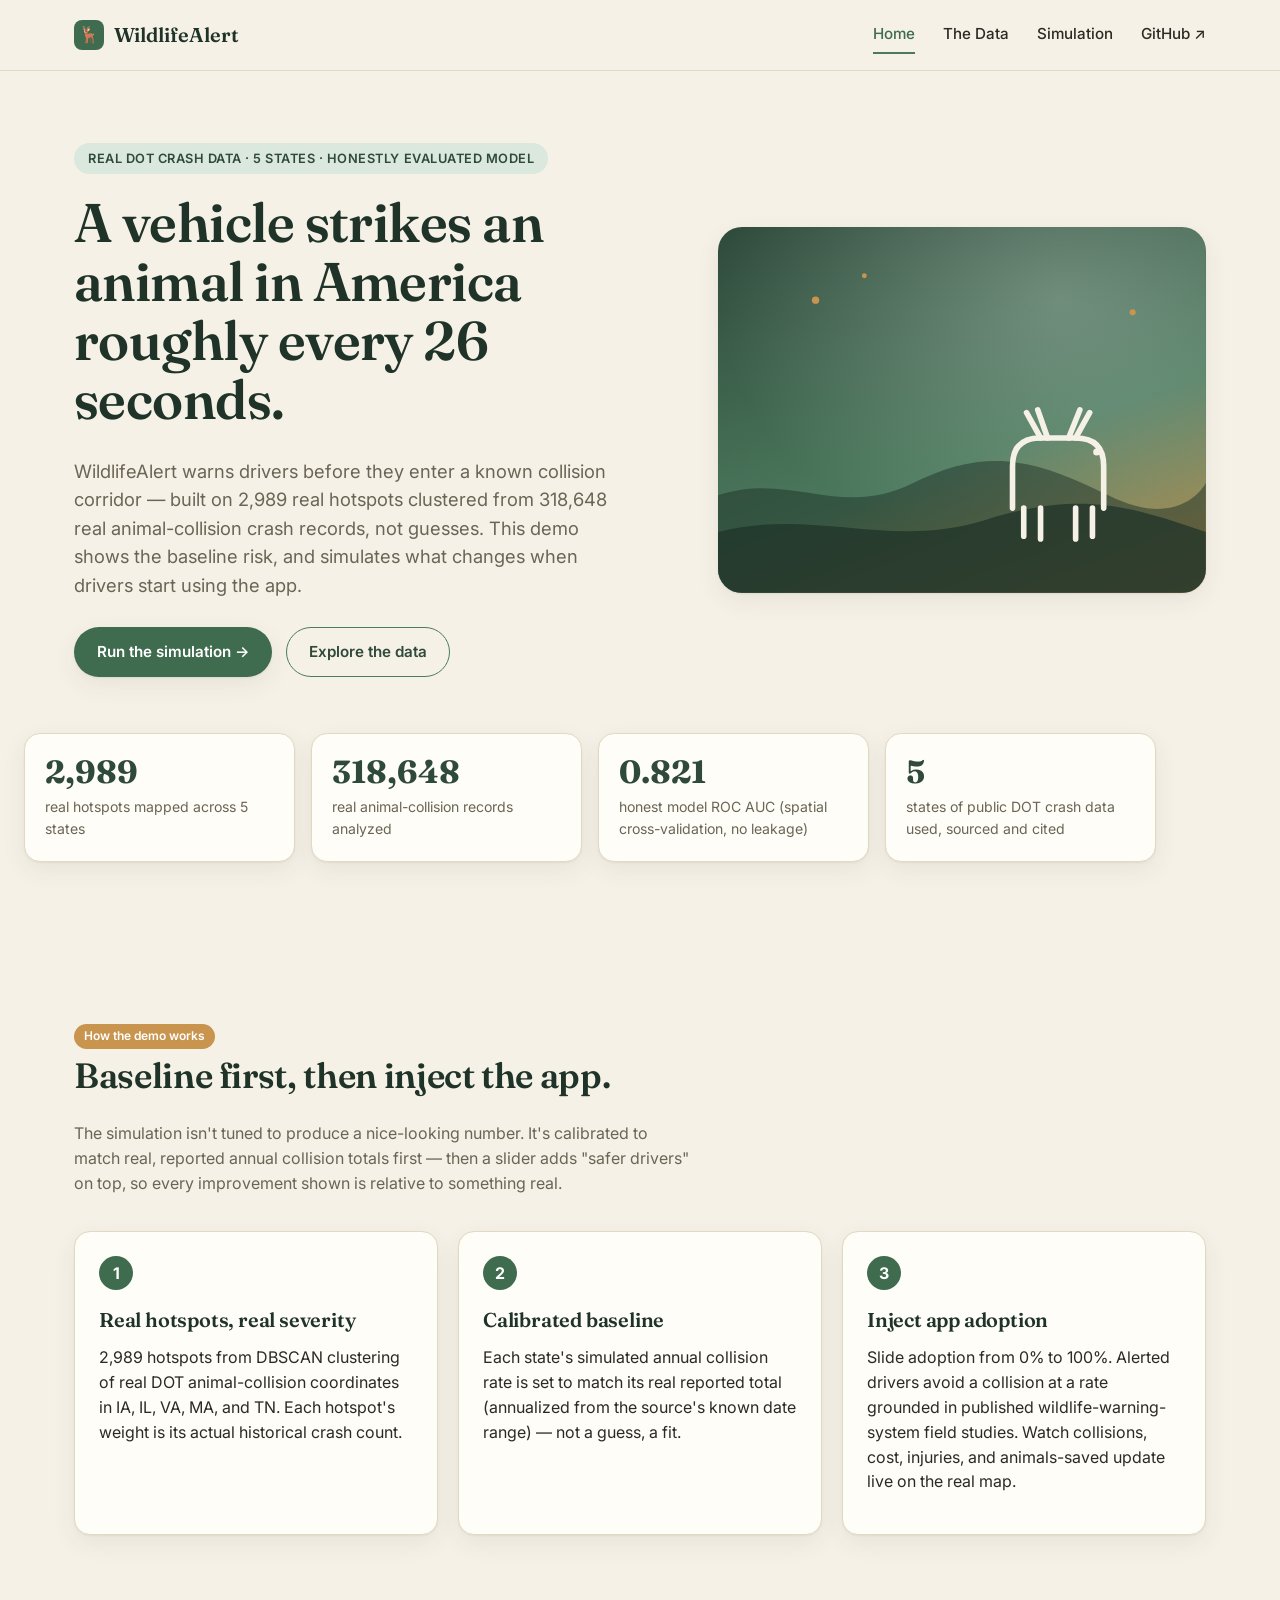
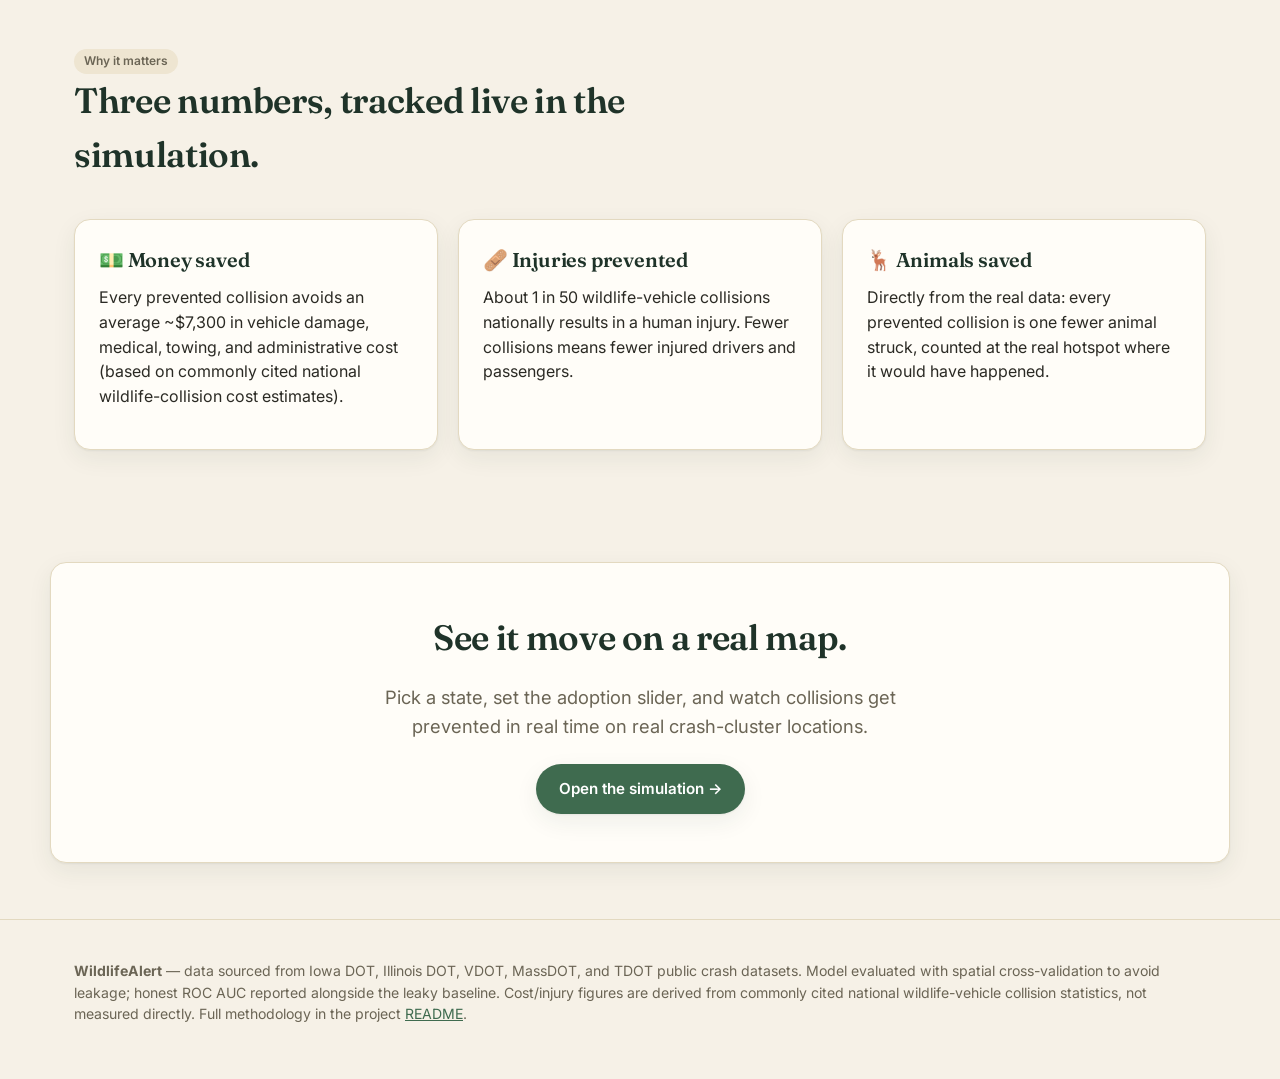
==== web/index.html @ db78076f "Add web demo: landing page, real-data dashboard, and OSM-based collision simulation Static site (no " ====
<!doctype html>
<html lang="en">
<head>
<meta charset="utf-8" />
<meta name="viewport" content="width=device-width, initial-scale=1" />
<title>WildlifeAlert — Real data on wildlife-vehicle collisions</title>
<meta name="description" content="Real crash data from 5 states, an honestly-evaluated ML model, and a live simulation showing what happens when drivers get warned before wildlife collision zones." />
<link rel="icon" href="data:image/svg+xml,<svg xmlns=%22http://www.w3.org/2000/svg%22 viewBox=%220 0 100 100%22><text y=%22.9em%22 font-size=%2290%22>🦌</text></svg>" />
<link rel="preconnect" href="https://fonts.googleapis.com" />
<link href="https://fonts.googleapis.com/css2?family=Fraunces:wght@500;600;700&family=Inter:wght@400;500;600;700&display=swap" rel="stylesheet" />
<link rel="stylesheet" href="css/style.css" />
</head>
<body>

<header class="site-header">
  <nav class="nav">
    <a class="brand" href="index.html"><span class="brand-mark">🦌</span> WildlifeAlert</a>
    <div class="nav-links">
      <a href="index.html">Home</a>
      <a href="data.html">The Data</a>
      <a href="simulate.html">Simulation</a>
      <a href="https://github.com/krishayyy/roadkill" target="_blank" rel="noopener">GitHub ↗</a>
    </div>
  </nav>
</header>

<main>
  <section class="hero">
    <div class="container hero-grid">
      <div>
        <span class="eyebrow">Real DOT crash data · 5 states · honestly evaluated model</span>
        <h1>A vehicle strikes an animal in America roughly every 26 seconds.</h1>
        <p class="hero-lede">WildlifeAlert warns drivers before they enter a known collision corridor — built on 2,989 real hotspots clustered from 318,648 real animal-collision crash records, not guesses. This demo shows the baseline risk, and simulates what changes when drivers start using the app.</p>
        <div class="hero-actions">
          <a class="btn btn-primary" href="simulate.html">Run the simulation →</a>
          <a class="btn btn-outline" href="data.html">Explore the data</a>
        </div>
      </div>
      <div class="hero-art" aria-hidden="true">
        <svg viewBox="0 0 400 300" xmlns="http://www.w3.org/2000/svg">
          <defs>
            <radialGradient id="glow" cx="70%" cy="20%" r="70%">
              <stop offset="0%" stop-color="#ffffff" stop-opacity="0.25" />
              <stop offset="100%" stop-color="#ffffff" stop-opacity="0" />
            </radialGradient>
          </defs>
          <rect width="400" height="300" fill="url(#glow)" />
          <path d="M0 220 C 60 200, 100 240, 160 210 S 260 190, 320 220 S 400 210 400 210 V300 H0 Z" fill="#1f3329" opacity="0.5"/>
          <path d="M0 250 C 80 230, 140 265, 220 240 S 340 230, 400 250 V300 H0 Z" fill="#1f3329" opacity="0.75"/>
          <g transform="translate(230,150) scale(1.15)" fill="none" stroke="#f6f1e7" stroke-width="4" stroke-linecap="round" stroke-linejoin="round">
            <path d="M10 70 L10 40 Q10 20 30 20 L55 20 Q75 20 75 40 L75 70" />
            <path d="M18 70 L18 90 M30 70 L30 92 M55 70 L55 92 M67 70 L67 90" />
            <path d="M30 20 L20 2 M35 20 L28 0 M55 20 L65 2 M50 20 L58 0" />
            <circle cx="70" cy="30" r="2.5" fill="#f6f1e7" stroke="none"/>
          </g>
          <circle cx="80" cy="60" r="3" fill="#c8944e"/>
          <circle cx="120" cy="40" r="2" fill="#c8944e"/>
          <circle cx="340" cy="70" r="2.5" fill="#c8944e"/>
        </svg>
      </div>
    </div>

    <div class="container stat-ribbon" id="stat-ribbon">
      <div class="stat-card"><div class="stat-value" id="stat-hotspots">—</div><div class="stat-label">real hotspots mapped across 5 states</div></div>
      <div class="stat-card"><div class="stat-value" id="stat-records">—</div><div class="stat-label">real animal-collision records analyzed</div></div>
      <div class="stat-card"><div class="stat-value" id="stat-auc">—</div><div class="stat-label">honest model ROC AUC (spatial cross-validation, no leakage)</div></div>
      <div class="stat-card"><div class="stat-value">5</div><div class="stat-label">states of public DOT crash data used, sourced and cited</div></div>
    </div>
  </section>

  <section>
    <div class="container">
      <div class="section-head">
        <span class="pill">How the demo works</span>
        <h2>Baseline first, then inject the app.</h2>
        <p>The simulation isn't tuned to produce a nice-looking number. It's calibrated to match real, reported annual collision totals first — then a slider adds "safer drivers" on top, so every improvement shown is relative to something real.</p>
      </div>
      <div class="grid-3">
        <div class="card">
          <div class="step-num">1</div>
          <h3>Real hotspots, real severity</h3>
          <p>2,989 hotspots from DBSCAN clustering of real DOT animal-collision coordinates in IA, IL, VA, MA, and TN. Each hotspot's weight is its actual historical crash count.</p>
        </div>
        <div class="card">
          <div class="step-num">2</div>
          <h3>Calibrated baseline</h3>
          <p>Each state's simulated annual collision rate is set to match its real reported total (annualized from the source's known date range) — not a guess, a fit.</p>
        </div>
        <div class="card">
          <div class="step-num">3</div>
          <h3>Inject app adoption</h3>
          <p>Slide adoption from 0% to 100%. Alerted drivers avoid a collision at a rate grounded in published wildlife-warning-system field studies. Watch collisions, cost, injuries, and animals-saved update live on the real map.</p>
        </div>
      </div>
    </div>
  </section>

  <section>
    <div class="container">
      <div class="section-head">
        <span class="pill pill-muted">Why it matters</span>
        <h2>Three numbers, tracked live in the simulation.</h2>
      </div>
      <div class="grid-3">
        <div class="card">
          <h3>💵 Money saved</h3>
          <p>Every prevented collision avoids an average ~$7,300 in vehicle damage, medical, towing, and administrative cost (based on commonly cited national wildlife-collision cost estimates).</p>
        </div>
        <div class="card">
          <h3>🩹 Injuries prevented</h3>
          <p>About 1 in 50 wildlife-vehicle collisions nationally results in a human injury. Fewer collisions means fewer injured drivers and passengers.</p>
        </div>
        <div class="card">
          <h3>🦌 Animals saved</h3>
          <p>Directly from the real data: every prevented collision is one fewer animal struck, counted at the real hotspot where it would have happened.</p>
        </div>
      </div>
    </div>
  </section>

  <section>
    <div class="container card" style="text-align:center; padding:48px 24px;">
      <h2>See it move on a real map.</h2>
      <p class="hero-lede" style="margin:0 auto 24px;">Pick a state, set the adoption slider, and watch collisions get prevented in real time on real crash-cluster locations.</p>
      <a class="btn btn-primary" href="simulate.html">Open the simulation →</a>
    </div>
  </section>
</main>

<footer class="site-footer">
  <div class="container">
    <p><strong>WildlifeAlert</strong> — data sourced from Iowa DOT, Illinois DOT, VDOT, MassDOT, and TDOT public crash datasets. Model evaluated with spatial cross-validation to avoid leakage; honest ROC AUC reported alongside the leaky baseline. Cost/injury figures are derived from commonly cited national wildlife-vehicle collision statistics, not measured directly. Full methodology in the project <a href="https://github.com/krishayyy/roadkill" target="_blank" rel="noopener">README</a>.</p>
  </div>
</footer>

<script src="js/common.js"></script>
<script>
fetch("data/sim_config.json").then(r => r.json()).then(cfg => {
  document.getElementById("stat-hotspots").textContent = "2,989";
  document.getElementById("stat-records").textContent = fmtInt(cfg.all.total_animal_collisions);
});
fetch("data/model_metrics.json").then(r => r.json()).then(m => {
  document.getElementById("stat-auc").textContent = m.headline.honest_roc_auc.toFixed(3);
});
</script>
</body>
</html>
---- web/css/style.css ----
:root {
  --bg: #f6f1e7;
  --bg-alt: #eee5d1;
  --card: #fffdf8;
  --card-border: #e3d9c0;
  --ink: #2b2a24;
  --ink-muted: #6b6555;
  --green-950: #1f3329;
  --green-800: #2f4a3b;
  --green-600: #3f6b4f;
  --green-500: #4c7a5e;
  --green-300: #8fb59a;
  --green-100: #dbe8dd;
  --terracotta: #b1553d;
  --gold: #c8944e;
  --shadow: 0 1px 2px rgba(31, 51, 41, 0.06), 0 8px 24px rgba(31, 51, 41, 0.07);
  --radius: 16px;
  --font-display: "Fraunces", Georgia, serif;
  --font-body: "Inter", -apple-system, BlinkMacSystemFont, "Segoe UI", sans-serif;
}

* { box-sizing: border-box; }
html { scroll-behavior: smooth; }

body {
  margin: 0;
  background: var(--bg);
  color: var(--ink);
  font-family: var(--font-body);
  line-height: 1.55;
  -webkit-font-smoothing: antialiased;
}

img, svg { display: block; max-width: 100%; }

h1, h2, h3, h4 {
  font-family: var(--font-display);
  color: var(--green-950);
  margin: 0 0 0.5em;
  font-weight: 600;
  letter-spacing: -0.01em;
}

h1 { font-size: clamp(2.2rem, 4.5vw, 3.4rem); line-height: 1.08; }
h2 { font-size: clamp(1.6rem, 3vw, 2.2rem); }
h3 { font-size: 1.25rem; }

p { margin: 0 0 1em; }
a { color: var(--green-600); }

.container {
  max-width: 1180px;
  margin: 0 auto;
  padding: 0 24px;
}

/* ---- Nav ---- */
.site-header {
  position: sticky;
  top: 0;
  z-index: 50;
  background: rgba(246, 241, 231, 0.9);
  backdrop-filter: blur(8px);
  border-bottom: 1px solid var(--card-border);
}
.nav {
  display: flex;
  align-items: center;
  justify-content: space-between;
  padding: 16px 24px;
  max-width: 1180px;
  margin: 0 auto;
}
.brand {
  display: flex;
  align-items: center;
  gap: 10px;
  font-family: var(--font-display);
  font-weight: 600;
  font-size: 1.25rem;
  color: var(--green-950);
  text-decoration: none;
}
.brand-mark {
  width: 30px; height: 30px;
  border-radius: 8px;
  background: var(--green-600);
  display: flex; align-items: center; justify-content: center;
  color: #fff; font-size: 16px;
}
.nav-links { display: flex; gap: 28px; align-items: center; }
.nav-links a {
  color: var(--ink);
  text-decoration: none;
  font-weight: 500;
  font-size: 0.95rem;
  padding: 6px 0;
  border-bottom: 2px solid transparent;
}
.nav-links a:hover, .nav-links a.active { color: var(--green-700, var(--green-600)); border-color: var(--green-500); }

/* ---- Buttons ---- */
.btn {
  display: inline-flex;
  align-items: center;
  gap: 8px;
  padding: 12px 22px;
  border-radius: 999px;
  font-weight: 600;
  font-size: 0.95rem;
  text-decoration: none;
  border: 1px solid transparent;
  cursor: pointer;
  transition: transform 0.15s ease, box-shadow 0.15s ease, background 0.15s ease;
}
.btn:hover { transform: translateY(-1px); }
.btn-primary { background: var(--green-600); color: #fff; box-shadow: var(--shadow); }
.btn-primary:hover { background: var(--green-800); }
.btn-outline { background: transparent; color: var(--green-800); border-color: var(--green-500); }
.btn-outline:hover { background: var(--green-100); }

/* ---- Hero ---- */
.hero {
  padding: 72px 0 48px;
  position: relative;
  overflow: hidden;
}
.hero-grid {
  display: grid;
  grid-template-columns: 1.1fr 0.9fr;
  gap: 48px;
  align-items: center;
}
.eyebrow {
  display: inline-flex;
  align-items: center;
  gap: 8px;
  background: var(--green-100);
  color: var(--green-800);
  font-weight: 600;
  font-size: 0.8rem;
  letter-spacing: 0.04em;
  text-transform: uppercase;
  padding: 6px 14px;
  border-radius: 999px;
  margin-bottom: 20px;
}
.hero-actions { display: flex; gap: 14px; margin-top: 28px; flex-wrap: wrap; }
.hero-lede { font-size: 1.15rem; color: var(--ink-muted); max-width: 46ch; }

.hero-art {
  aspect-ratio: 4 / 3;
  border-radius: 24px;
  background: linear-gradient(160deg, var(--green-800), var(--green-500) 60%, var(--gold));
  position: relative;
  box-shadow: var(--shadow);
  overflow: hidden;
}
.hero-art svg { position: absolute; inset: 0; width: 100%; height: 100%; }

/* ---- Stat ribbon ---- */
.stat-ribbon {
  display: grid;
  grid-template-columns: repeat(4, 1fr);
  gap: 16px;
  margin: 56px 0;
}
.stat-card {
  background: var(--card);
  border: 1px solid var(--card-border);
  border-radius: var(--radius);
  padding: 22px 20px;
  box-shadow: var(--shadow);
}
.stat-value {
  font-family: var(--font-display);
  font-size: 2rem;
  color: var(--green-800);
  font-weight: 700;
  line-height: 1;
}
.stat-label {
  margin-top: 8px;
  font-size: 0.88rem;
  color: var(--ink-muted);
}

/* ---- Sections ---- */
section { padding: 56px 0; }
.section-head { max-width: 62ch; margin-bottom: 36px; }
.section-head p { color: var(--ink-muted); }

.card {
  background: var(--card);
  border: 1px solid var(--card-border);
  border-radius: var(--radius);
  box-shadow: var(--shadow);
  padding: 24px;
}

.grid-3 { display: grid; grid-template-columns: repeat(3, 1fr); gap: 20px; }
.grid-2 { display: grid; grid-template-columns: repeat(2, 1fr); gap: 20px; }

.step-num {
  width: 34px; height: 34px;
  border-radius: 50%;
  background: var(--green-600);
  color: #fff;
  display: flex; align-items: center; justify-content: center;
  font-weight: 700;
  margin-bottom: 14px;
}

.pill {
  display: inline-block;
  font-size: 0.75rem;
  font-weight: 600;
  padding: 3px 10px;
  border-radius: 999px;
  background: var(--gold);
  color: #fff;
}
.pill-muted { background: var(--bg-alt); color: var(--ink-muted); }

table { width: 100%; border-collapse: collapse; font-size: 0.92rem; }
th, td { text-align: left; padding: 10px 12px; border-bottom: 1px solid var(--card-border); }
th { color: var(--ink-muted); font-weight: 600; font-size: 0.8rem; text-transform: uppercase; letter-spacing: 0.03em; }

.note {
  font-size: 0.85rem;
  color: var(--ink-muted);
  border-top: 1px dashed var(--card-border);
  margin-top: 16px;
  padding-top: 12px;
}

/* ---- Footer ---- */
.site-footer {
  border-top: 1px solid var(--card-border);
  padding: 40px 0;
  color: var(--ink-muted);
  font-size: 0.88rem;
}
.site-footer a { color: var(--green-700, var(--green-600)); }

/* ---- Simulation page ---- */
.sim-layout {
  display: grid;
  grid-template-columns: 1fr 360px;
  gap: 20px;
  align-items: start;
}
#map {
  height: 560px;
  border-radius: var(--radius);
  border: 1px solid var(--card-border);
  box-shadow: var(--shadow);
}
.tabs {
  display: flex;
  gap: 6px;
  flex-wrap: wrap;
  margin-bottom: 16px;
}
.tab-btn {
  padding: 8px 16px;
  border-radius: 999px;
  border: 1px solid var(--card-border);
  background: var(--card);
  color: var(--ink);
  font-weight: 600;
  font-size: 0.88rem;
  cursor: pointer;
}
.tab-btn.active { background: var(--green-600); color: #fff; border-color: var(--green-600); }

.control-card { position: sticky; top: 90px; }
.slider-row { margin: 18px 0; }
.slider-row label { display: flex; justify-content: space-between; font-weight: 600; font-size: 0.9rem; margin-bottom: 8px; }
input[type="range"] { width: 100%; accent-color: var(--green-600); }

.kpi-grid { display: grid; grid-template-columns: 1fr 1fr; gap: 12px; margin-top: 18px; }
.kpi {
  background: var(--bg-alt);
  border-radius: 12px;
  padding: 14px;
}
.kpi-value { font-family: var(--font-display); font-size: 1.5rem; font-weight: 700; color: var(--green-800); }
.kpi-label { font-size: 0.78rem; color: var(--ink-muted); margin-top: 2px; }

.sim-run-controls { display: flex; gap: 10px; margin-top: 18px; }

.legend-dot { width: 10px; height: 10px; border-radius: 50%; display: inline-block; margin-right: 6px; }

.chart-card { margin-top: 20px; }
canvas { max-width: 100%; }

@media (max-width: 900px) {
  .hero-grid, .grid-3, .grid-2, .stat-ribbon, .sim-layout { grid-template-columns: 1fr; }
  .sim-layout .control-card { position: static; }
}
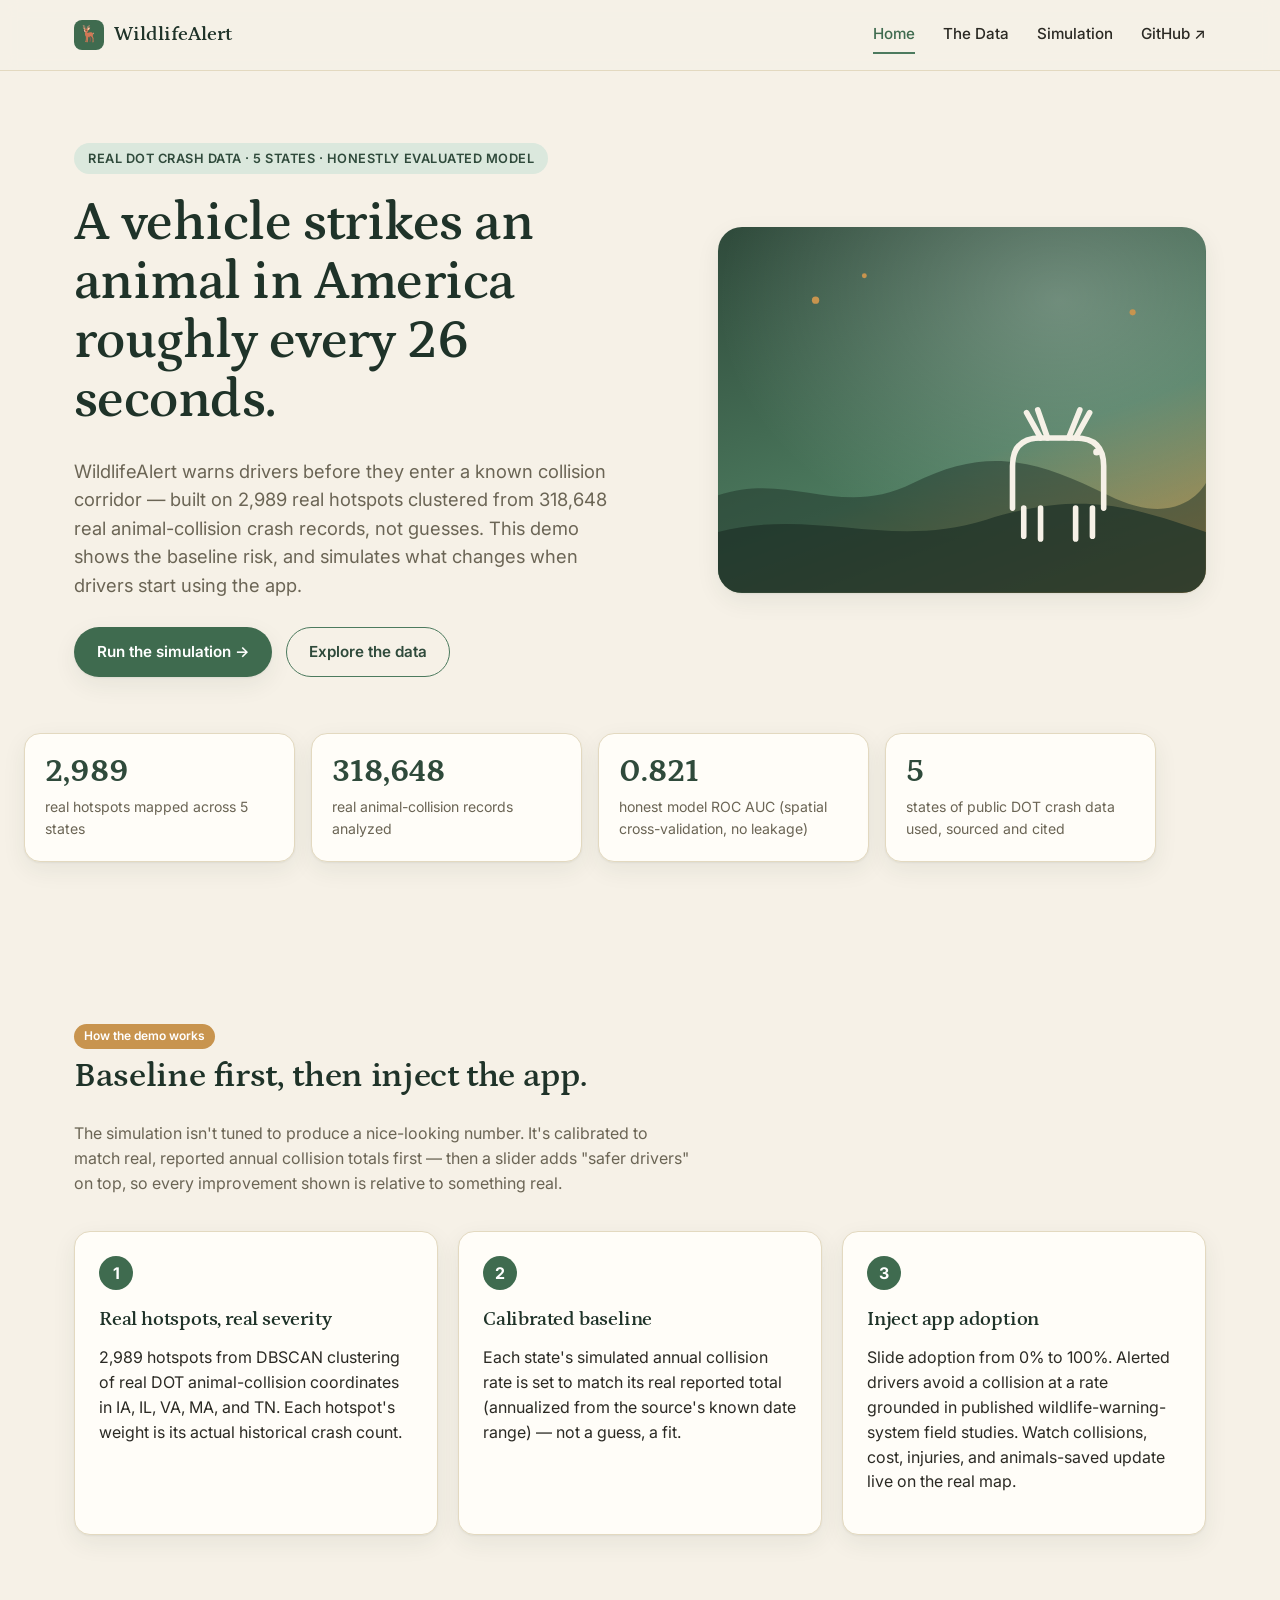
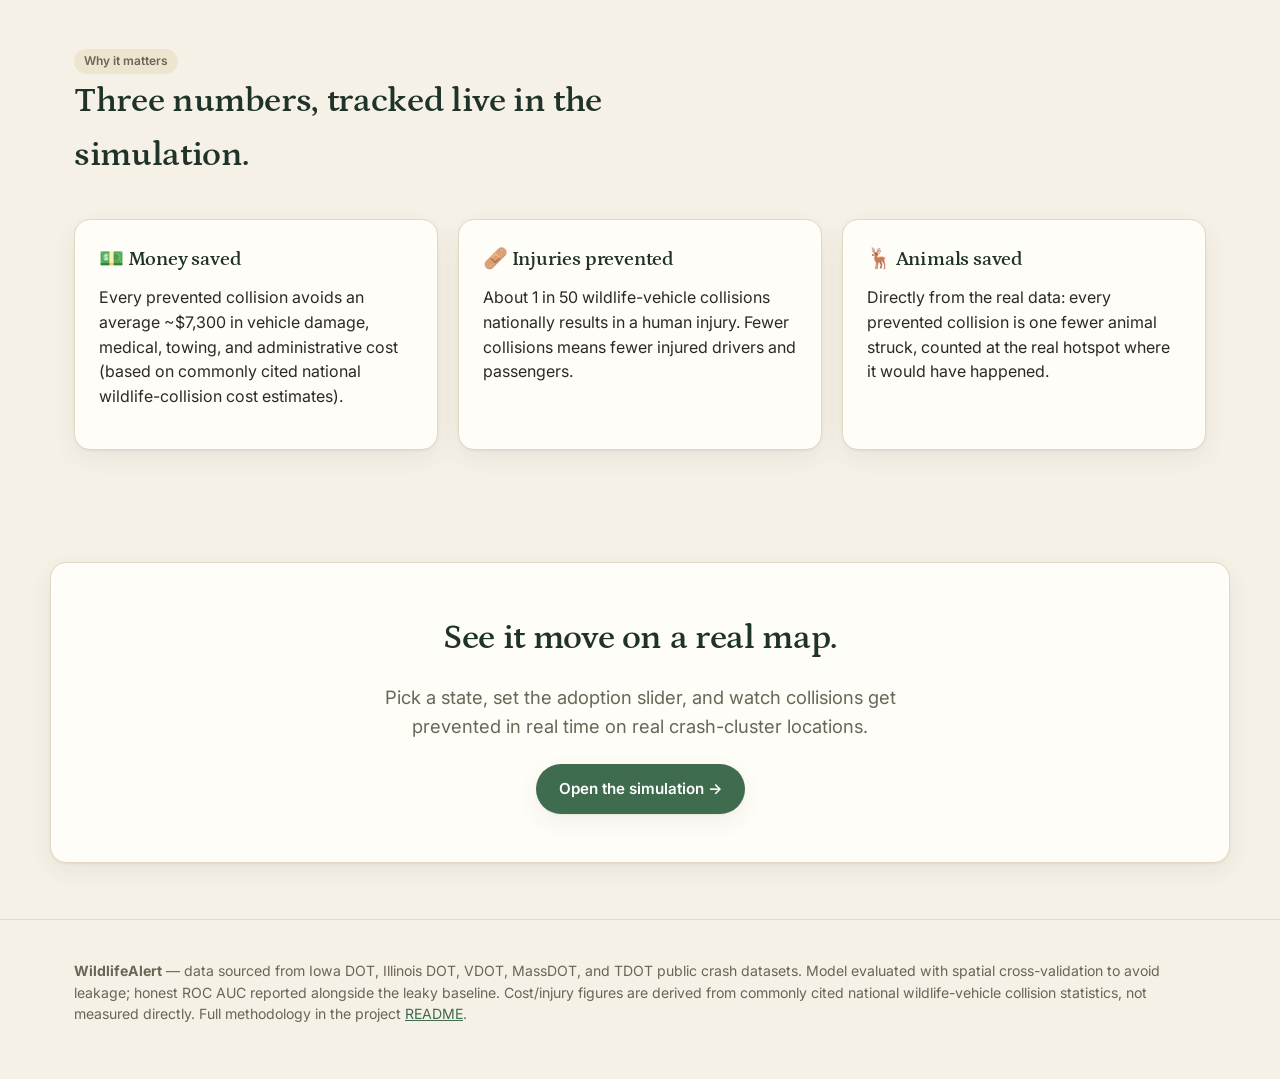
==== commit 2816735c: "Swap display font from Fraunces to Petrona Fraunces is flagged as an overused AI-generated-UI font; " ====
--- a/web/index.html
+++ b/web/index.html
@@ -7,7 +7,7 @@
 <meta name="description" content="Real crash data from 5 states, an honestly-evaluated ML model, and a live simulation showing what happens when drivers get warned before wildlife collision zones." />
 <link rel="icon" href="data:image/svg+xml,<svg xmlns=%22http://www.w3.org/2000/svg%22 viewBox=%220 0 100 100%22><text y=%22.9em%22 font-size=%2290%22>🦌</text></svg>" />
 <link rel="preconnect" href="https://fonts.googleapis.com" />
-<link href="https://fonts.googleapis.com/css2?family=Fraunces:wght@500;600;700&family=Inter:wght@400;500;600;700&display=swap" rel="stylesheet" />
+<link href="https://fonts.googleapis.com/css2?family=Petrona:wght@500;600;700&family=Inter:wght@400;500;600;700&display=swap" rel="stylesheet" />
 <link rel="stylesheet" href="css/style.css" />
 </head>
 <body>
--- a/web/css/style.css
+++ b/web/css/style.css
@@ -15,7 +15,7 @@
   --gold: #c8944e;
   --shadow: 0 1px 2px rgba(31, 51, 41, 0.06), 0 8px 24px rgba(31, 51, 41, 0.07);
   --radius: 16px;
-  --font-display: "Fraunces", Georgia, serif;
+  --font-display: "Petrona", Georgia, serif;
   --font-body: "Inter", -apple-system, BlinkMacSystemFont, "Segoe UI", sans-serif;
 }
 
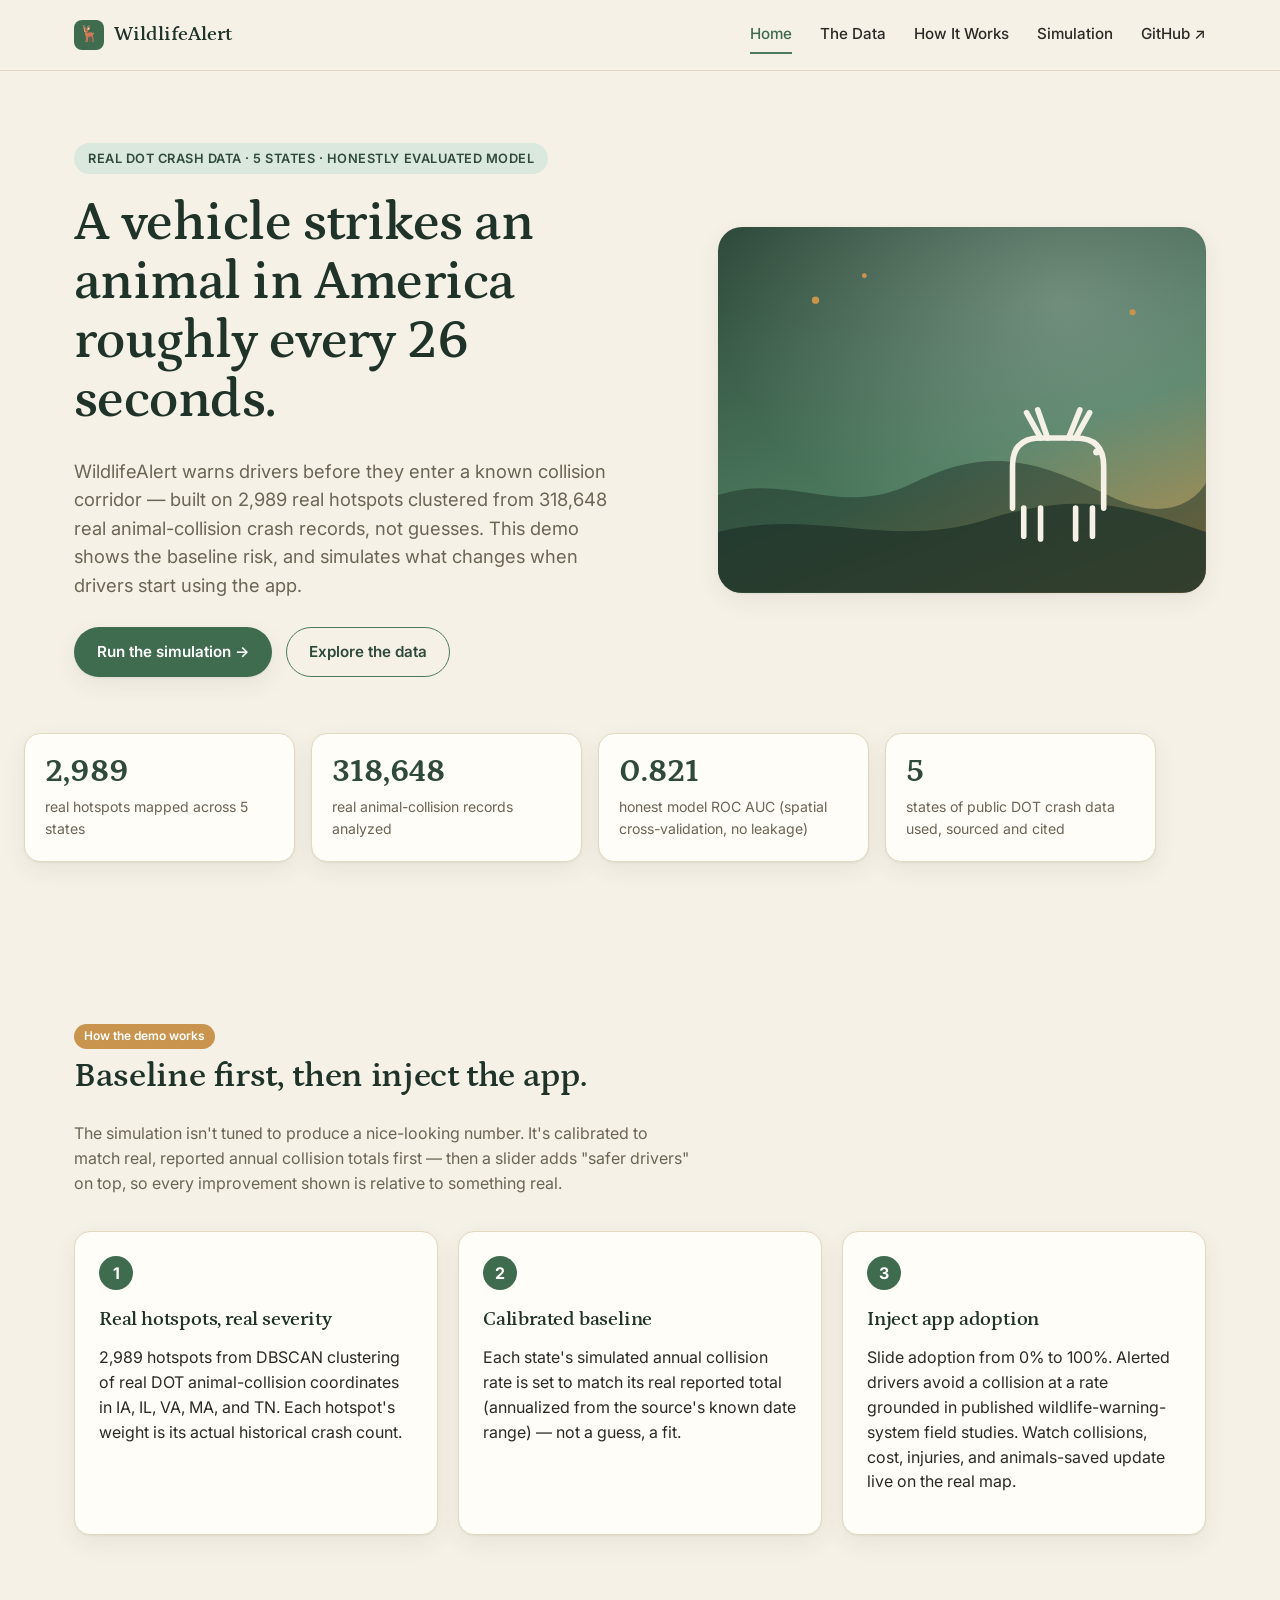
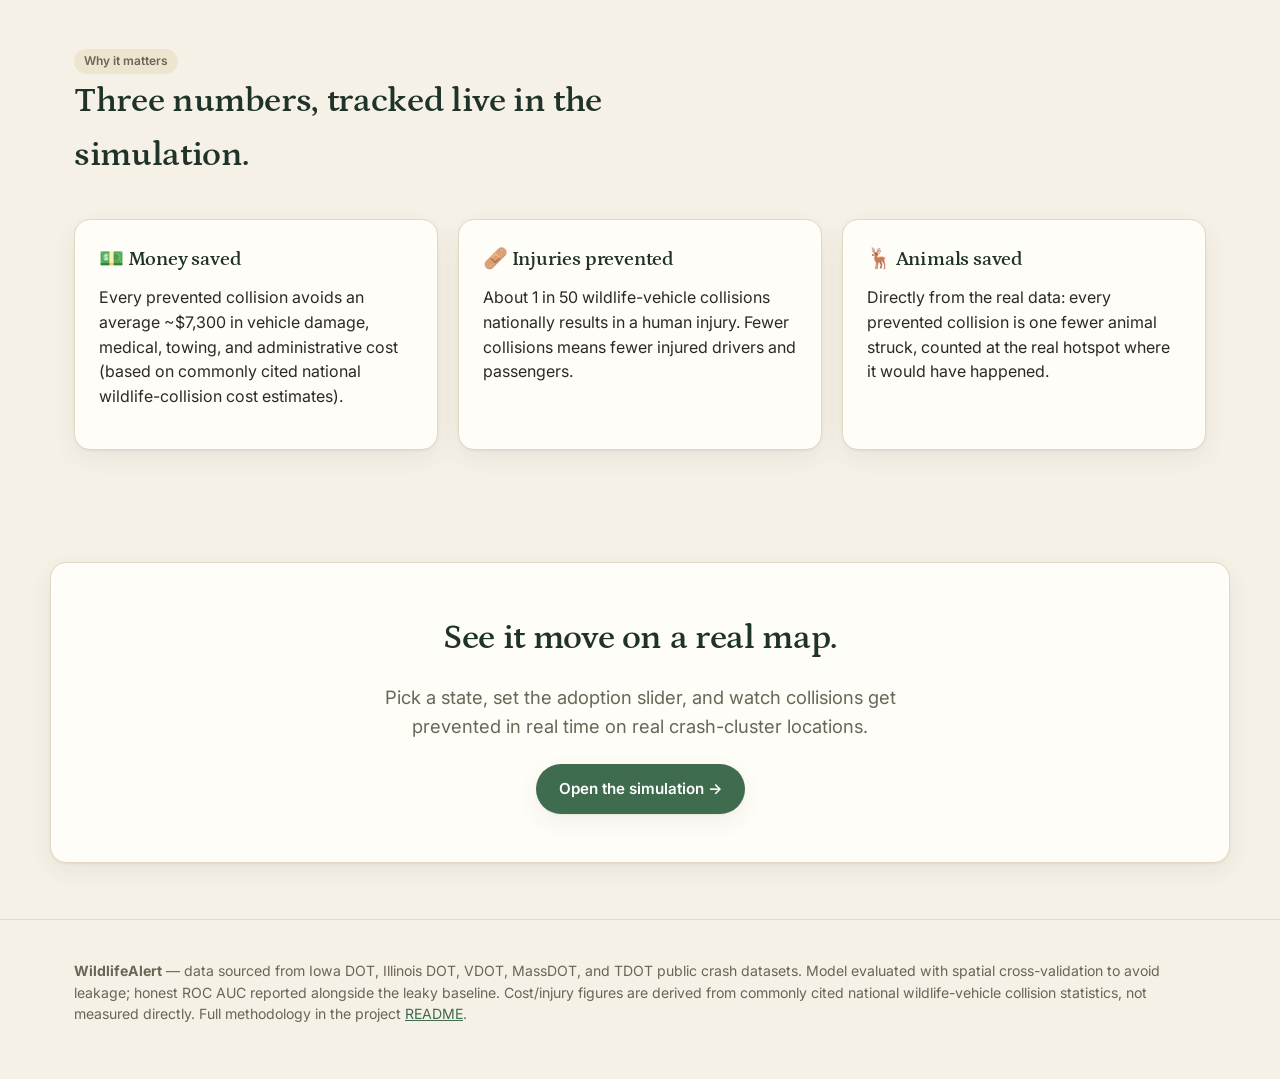
==== commit c0839c70: "Add "How It Works" page: pipeline, leakage fix, and runtime fusion diagrams Explains the real model " ====
--- a/web/index.html
+++ b/web/index.html
@@ -18,6 +18,7 @@
     <div class="nav-links">
       <a href="index.html">Home</a>
       <a href="data.html">The Data</a>
+      <a href="model.html">How It Works</a>
       <a href="simulate.html">Simulation</a>
       <a href="https://github.com/krishayyy/roadkill" target="_blank" rel="noopener">GitHub ↗</a>
     </div>
--- a/web/css/style.css
+++ b/web/css/style.css
@@ -295,6 +295,29 @@
 .chart-card { margin-top: 20px; }
 canvas { max-width: 100%; }
 
+/* ---- Diagrams ---- */
+.diagram-wrap {
+  overflow-x: auto;
+  padding: 8px 0;
+}
+.diagram-wrap svg { display: block; margin: 0 auto; min-width: 640px; }
+.diagram-caption {
+  font-size: 0.85rem;
+  color: var(--ink-muted);
+  text-align: center;
+  margin-top: 10px;
+}
+.callout {
+  background: var(--green-100);
+  border: 1px solid var(--green-300);
+  border-radius: 12px;
+  padding: 16px 18px;
+  font-size: 0.92rem;
+  color: var(--green-950);
+}
+.callout strong { color: var(--green-800); }
+.stage-label { fill: var(--green-950); font-family: Inter, sans-serif; }
+
 @media (max-width: 900px) {
   .hero-grid, .grid-3, .grid-2, .stat-ribbon, .sim-layout { grid-template-columns: 1fr; }
   .sim-layout .control-card { position: static; }
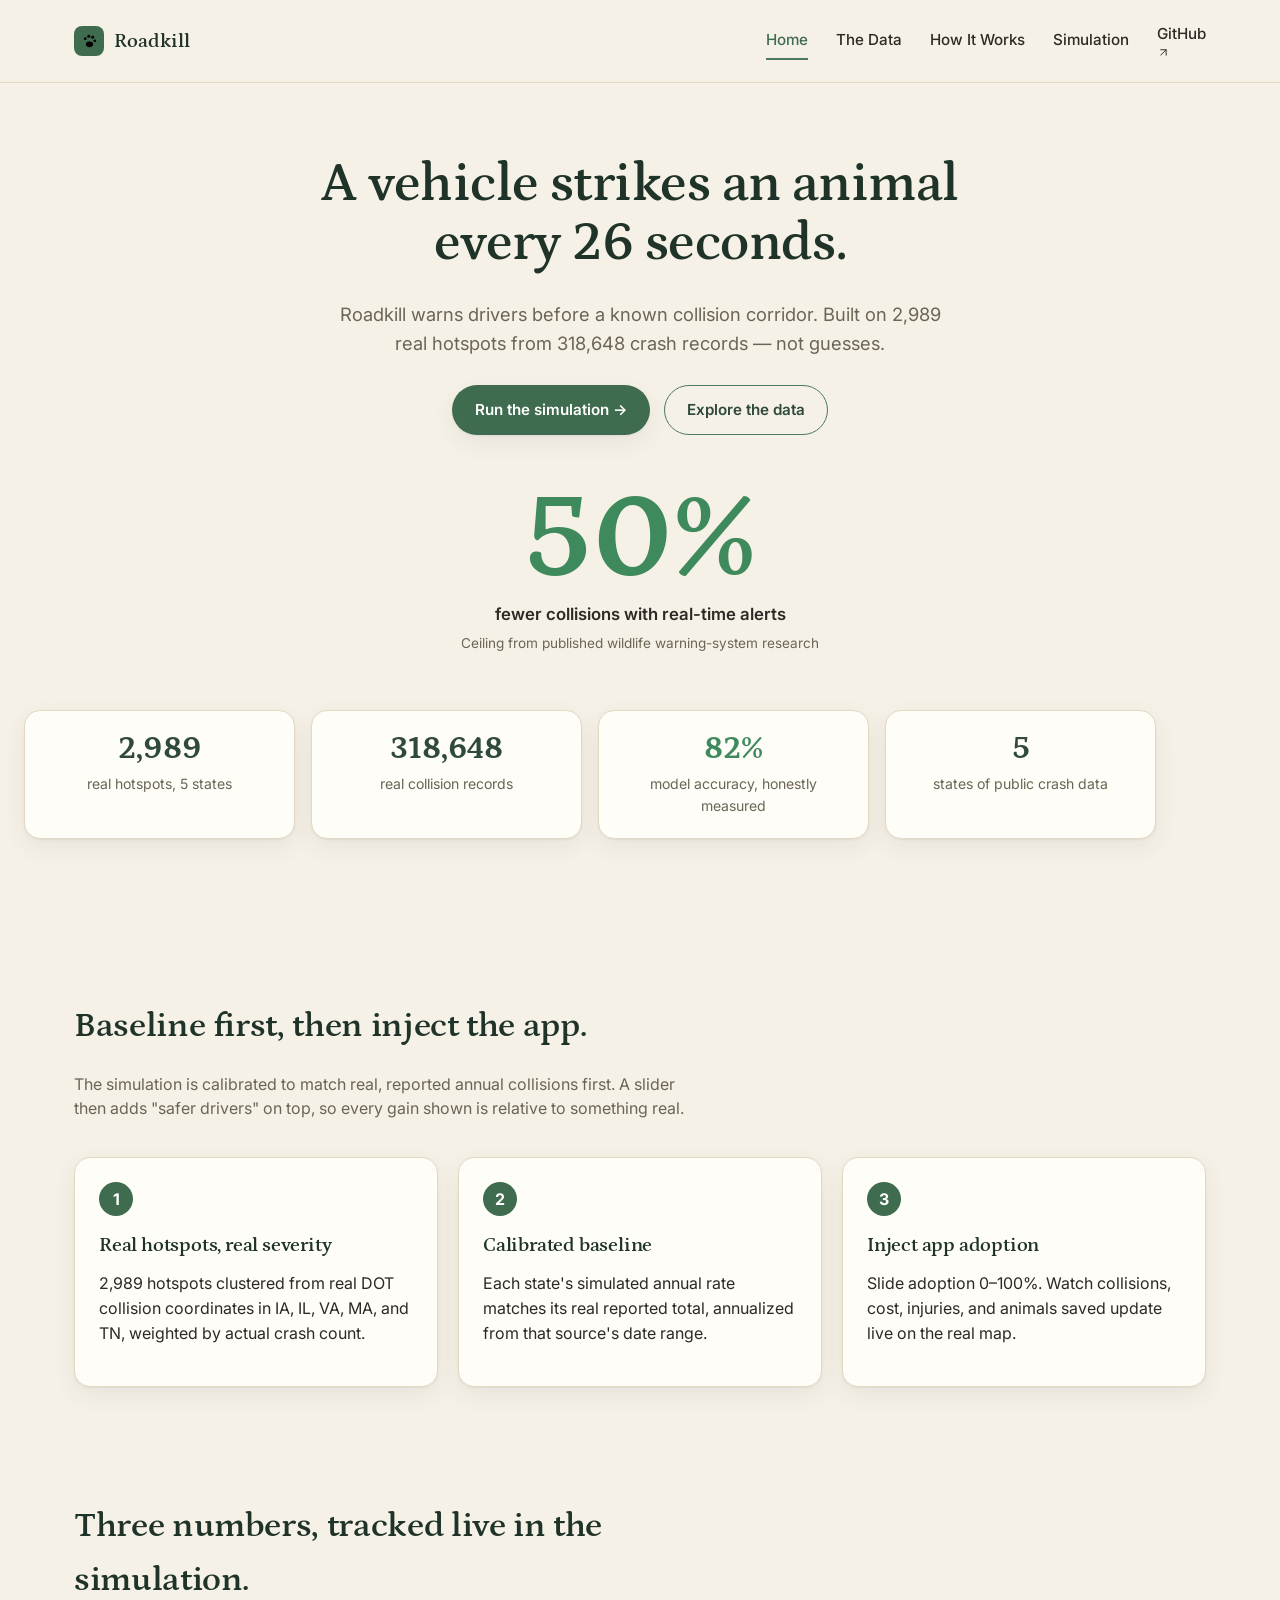
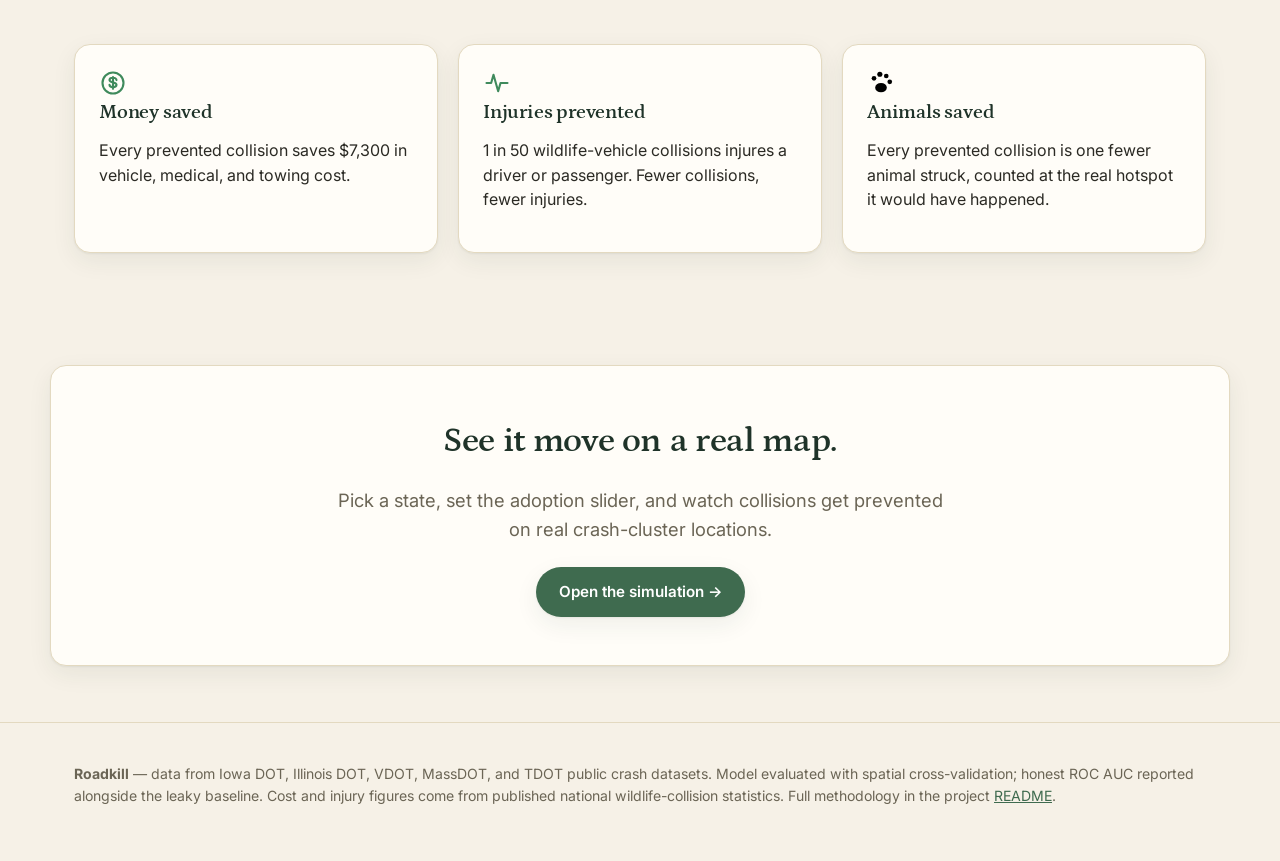
==== commit b4eb8e60: "Rebrand to Roadkill, distill+delight visual pass Per user direction and the impeccable skill's disti" ====
--- a/web/index.html
+++ b/web/index.html
@@ -3,94 +3,81 @@
 <head>
 <meta charset="utf-8" />
 <meta name="viewport" content="width=device-width, initial-scale=1" />
-<title>WildlifeAlert — Real data on wildlife-vehicle collisions</title>
-<meta name="description" content="Real crash data from 5 states, an honestly-evaluated ML model, and a live simulation showing what happens when drivers get warned before wildlife collision zones." />
-<link rel="icon" href="data:image/svg+xml,<svg xmlns=%22http://www.w3.org/2000/svg%22 viewBox=%220 0 100 100%22><text y=%22.9em%22 font-size=%2290%22>🦌</text></svg>" />
+<title>Roadkill — Real data on wildlife-vehicle collisions</title>
+<meta name="description" content="Real crash data from 5 states, an honestly-evaluated model, and a live simulation of what happens when drivers get warned before wildlife collision zones." />
+<link rel="icon" href="data:image/svg+xml,%3Csvg xmlns='http://www.w3.org/2000/svg' viewBox='0 0 24 24'%3E%3Crect width='24' height='24' rx='6' fill='%233f6b4f'/%3E%3Cg fill='%23f6f1e7'%3E%3Cellipse cx='12' cy='16' rx='5' ry='4'/%3E%3Ccircle cx='6' cy='8' r='2'/%3E%3Ccircle cx='11' cy='4.5' r='2.2'/%3E%3Ccircle cx='16.5' cy='6' r='2'/%3E%3Ccircle cx='19.5' cy='11' r='2'/%3E%3C/g%3E%3C/svg%3E" />
 <link rel="preconnect" href="https://fonts.googleapis.com" />
 <link href="https://fonts.googleapis.com/css2?family=Petrona:wght@500;600;700&family=Inter:wght@400;500;600;700&display=swap" rel="stylesheet" />
 <link rel="stylesheet" href="css/style.css" />
 </head>
 <body>
 
+<svg style="display:none" aria-hidden="true">
+  <symbol id="icon-mark" viewBox="0 0 24 24"><ellipse cx="12" cy="16" rx="5" ry="4"/><circle cx="6" cy="8" r="2"/><circle cx="11" cy="4.5" r="2.2"/><circle cx="16.5" cy="6" r="2"/><circle cx="19.5" cy="11" r="2"/></symbol>
+  <symbol id="icon-dollar" viewBox="0 0 24 24" fill="none" stroke="currentColor" stroke-width="1.8" stroke-linecap="round" stroke-linejoin="round"><circle cx="12" cy="12" r="9"/><path d="M12 7v10M15 9.5c0-1.4-1.4-2-3-2s-3 .7-3 2 1.4 1.6 3 2 3 .7 3 2-1.4 2-3 2-3-.5-3-2"/></symbol>
+  <symbol id="icon-pulse" viewBox="0 0 24 24" fill="none" stroke="currentColor" stroke-width="1.8" stroke-linecap="round" stroke-linejoin="round"><path d="M3 12h4l2-7 4 14 2-7h6"/></symbol>
+  <symbol id="icon-external" viewBox="0 0 24 24" fill="none" stroke="currentColor" stroke-width="1.8" stroke-linecap="round" stroke-linejoin="round"><path d="M7 17 17 7M7 7h10v10"/></symbol>
+</svg>
+
 <header class="site-header">
   <nav class="nav">
-    <a class="brand" href="index.html"><span class="brand-mark">🦌</span> WildlifeAlert</a>
+    <a class="brand" href="index.html"><span class="brand-mark"><svg class="icon"><use href="#icon-mark"/></svg></span> Roadkill</a>
     <div class="nav-links">
       <a href="index.html">Home</a>
       <a href="data.html">The Data</a>
       <a href="model.html">How It Works</a>
       <a href="simulate.html">Simulation</a>
-      <a href="https://github.com/krishayyy/roadkill" target="_blank" rel="noopener">GitHub ↗</a>
+      <a href="https://github.com/krishayyy/roadkill" target="_blank" rel="noopener">GitHub <svg class="icon" style="width:0.85em;height:0.85em;"><use href="#icon-external"/></svg></a>
     </div>
   </nav>
 </header>
 
 <main>
   <section class="hero">
-    <div class="container hero-grid">
-      <div>
-        <span class="eyebrow">Real DOT crash data · 5 states · honestly evaluated model</span>
-        <h1>A vehicle strikes an animal in America roughly every 26 seconds.</h1>
-        <p class="hero-lede">WildlifeAlert warns drivers before they enter a known collision corridor — built on 2,989 real hotspots clustered from 318,648 real animal-collision crash records, not guesses. This demo shows the baseline risk, and simulates what changes when drivers start using the app.</p>
-        <div class="hero-actions">
-          <a class="btn btn-primary" href="simulate.html">Run the simulation →</a>
-          <a class="btn btn-outline" href="data.html">Explore the data</a>
-        </div>
+    <div class="container hero-inner">
+      <h1>A vehicle strikes an animal every 26 seconds.</h1>
+      <p class="hero-lede">Roadkill warns drivers before a known collision corridor. Built on 2,989 real hotspots from 318,648 crash records — not guesses.</p>
+      <div class="hero-actions">
+        <a class="btn btn-primary" href="simulate.html">Run the simulation →</a>
+        <a class="btn btn-outline" href="data.html">Explore the data</a>
       </div>
-      <div class="hero-art" aria-hidden="true">
-        <svg viewBox="0 0 400 300" xmlns="http://www.w3.org/2000/svg">
-          <defs>
-            <radialGradient id="glow" cx="70%" cy="20%" r="70%">
-              <stop offset="0%" stop-color="#ffffff" stop-opacity="0.25" />
-              <stop offset="100%" stop-color="#ffffff" stop-opacity="0" />
-            </radialGradient>
-          </defs>
-          <rect width="400" height="300" fill="url(#glow)" />
-          <path d="M0 220 C 60 200, 100 240, 160 210 S 260 190, 320 220 S 400 210 400 210 V300 H0 Z" fill="#1f3329" opacity="0.5"/>
-          <path d="M0 250 C 80 230, 140 265, 220 240 S 340 230, 400 250 V300 H0 Z" fill="#1f3329" opacity="0.75"/>
-          <g transform="translate(230,150) scale(1.15)" fill="none" stroke="#f6f1e7" stroke-width="4" stroke-linecap="round" stroke-linejoin="round">
-            <path d="M10 70 L10 40 Q10 20 30 20 L55 20 Q75 20 75 40 L75 70" />
-            <path d="M18 70 L18 90 M30 70 L30 92 M55 70 L55 92 M67 70 L67 90" />
-            <path d="M30 20 L20 2 M35 20 L28 0 M55 20 L65 2 M50 20 L58 0" />
-            <circle cx="70" cy="30" r="2.5" fill="#f6f1e7" stroke="none"/>
-          </g>
-          <circle cx="80" cy="60" r="3" fill="#c8944e"/>
-          <circle cx="120" cy="40" r="2" fill="#c8944e"/>
-          <circle cx="340" cy="70" r="2.5" fill="#c8944e"/>
-        </svg>
+
+      <div class="hero-metric">
+        <div class="hero-metric-value">50%</div>
+        <div class="hero-metric-label">fewer collisions with real-time alerts</div>
+        <div class="hero-metric-sub">Ceiling from published wildlife warning-system research</div>
       </div>
     </div>
 
     <div class="container stat-ribbon" id="stat-ribbon">
-      <div class="stat-card"><div class="stat-value" id="stat-hotspots">—</div><div class="stat-label">real hotspots mapped across 5 states</div></div>
-      <div class="stat-card"><div class="stat-value" id="stat-records">—</div><div class="stat-label">real animal-collision records analyzed</div></div>
-      <div class="stat-card"><div class="stat-value" id="stat-auc">—</div><div class="stat-label">honest model ROC AUC (spatial cross-validation, no leakage)</div></div>
-      <div class="stat-card"><div class="stat-value">5</div><div class="stat-label">states of public DOT crash data used, sourced and cited</div></div>
+      <div class="stat-card"><div class="stat-value" id="stat-hotspots">—</div><div class="stat-label">real hotspots, 5 states</div></div>
+      <div class="stat-card"><div class="stat-value" id="stat-records">—</div><div class="stat-label">real collision records</div></div>
+      <div class="stat-card"><div class="stat-value text-positive" id="stat-auc">—</div><div class="stat-label">model accuracy, honestly measured</div></div>
+      <div class="stat-card"><div class="stat-value">5</div><div class="stat-label">states of public crash data</div></div>
     </div>
   </section>
 
   <section>
     <div class="container">
       <div class="section-head">
-        <span class="pill">How the demo works</span>
         <h2>Baseline first, then inject the app.</h2>
-        <p>The simulation isn't tuned to produce a nice-looking number. It's calibrated to match real, reported annual collision totals first — then a slider adds "safer drivers" on top, so every improvement shown is relative to something real.</p>
+        <p>The simulation is calibrated to match real, reported annual collisions first. A slider then adds "safer drivers" on top, so every gain shown is relative to something real.</p>
       </div>
       <div class="grid-3">
         <div class="card">
           <div class="step-num">1</div>
           <h3>Real hotspots, real severity</h3>
-          <p>2,989 hotspots from DBSCAN clustering of real DOT animal-collision coordinates in IA, IL, VA, MA, and TN. Each hotspot's weight is its actual historical crash count.</p>
+          <p>2,989 hotspots clustered from real DOT collision coordinates in IA, IL, VA, MA, and TN, weighted by actual crash count.</p>
         </div>
         <div class="card">
           <div class="step-num">2</div>
           <h3>Calibrated baseline</h3>
-          <p>Each state's simulated annual collision rate is set to match its real reported total (annualized from the source's known date range) — not a guess, a fit.</p>
+          <p>Each state's simulated annual rate matches its real reported total, annualized from that source's date range.</p>
         </div>
         <div class="card">
           <div class="step-num">3</div>
           <h3>Inject app adoption</h3>
-          <p>Slide adoption from 0% to 100%. Alerted drivers avoid a collision at a rate grounded in published wildlife-warning-system field studies. Watch collisions, cost, injuries, and animals-saved update live on the real map.</p>
+          <p>Slide adoption 0–100%. Watch collisions, cost, injuries, and animals saved update live on the real map.</p>
         </div>
       </div>
     </div>
@@ -99,21 +86,20 @@
   <section>
     <div class="container">
       <div class="section-head">
-        <span class="pill pill-muted">Why it matters</span>
         <h2>Three numbers, tracked live in the simulation.</h2>
       </div>
       <div class="grid-3">
         <div class="card">
-          <h3>💵 Money saved</h3>
-          <p>Every prevented collision avoids an average ~$7,300 in vehicle damage, medical, towing, and administrative cost (based on commonly cited national wildlife-collision cost estimates).</p>
+          <h3><svg class="icon icon-lg text-positive"><use href="#icon-dollar"/></svg> Money saved</h3>
+          <p>Every prevented collision saves $7,300 in vehicle, medical, and towing cost.</p>
         </div>
         <div class="card">
-          <h3>🩹 Injuries prevented</h3>
-          <p>About 1 in 50 wildlife-vehicle collisions nationally results in a human injury. Fewer collisions means fewer injured drivers and passengers.</p>
+          <h3><svg class="icon icon-lg text-positive"><use href="#icon-pulse"/></svg> Injuries prevented</h3>
+          <p>1 in 50 wildlife-vehicle collisions injures a driver or passenger. Fewer collisions, fewer injuries.</p>
         </div>
         <div class="card">
-          <h3>🦌 Animals saved</h3>
-          <p>Directly from the real data: every prevented collision is one fewer animal struck, counted at the real hotspot where it would have happened.</p>
+          <h3><svg class="icon icon-lg text-positive"><use href="#icon-mark"/></svg> Animals saved</h3>
+          <p>Every prevented collision is one fewer animal struck, counted at the real hotspot it would have happened.</p>
         </div>
       </div>
     </div>
@@ -122,7 +108,7 @@
   <section>
     <div class="container card" style="text-align:center; padding:48px 24px;">
       <h2>See it move on a real map.</h2>
-      <p class="hero-lede" style="margin:0 auto 24px;">Pick a state, set the adoption slider, and watch collisions get prevented in real time on real crash-cluster locations.</p>
+      <p class="hero-lede" style="margin:0 auto 24px;">Pick a state, set the adoption slider, and watch collisions get prevented on real crash-cluster locations.</p>
       <a class="btn btn-primary" href="simulate.html">Open the simulation →</a>
     </div>
   </section>
@@ -130,7 +116,7 @@
 
 <footer class="site-footer">
   <div class="container">
-    <p><strong>WildlifeAlert</strong> — data sourced from Iowa DOT, Illinois DOT, VDOT, MassDOT, and TDOT public crash datasets. Model evaluated with spatial cross-validation to avoid leakage; honest ROC AUC reported alongside the leaky baseline. Cost/injury figures are derived from commonly cited national wildlife-vehicle collision statistics, not measured directly. Full methodology in the project <a href="https://github.com/krishayyy/roadkill" target="_blank" rel="noopener">README</a>.</p>
+    <p><strong>Roadkill</strong> — data from Iowa DOT, Illinois DOT, VDOT, MassDOT, and TDOT public crash datasets. Model evaluated with spatial cross-validation; honest ROC AUC reported alongside the leaky baseline. Cost and injury figures come from published national wildlife-collision statistics. Full methodology in the project <a href="https://github.com/krishayyy/roadkill" target="_blank" rel="noopener">README</a>.</p>
   </div>
 </footer>
 
@@ -141,7 +127,7 @@
   document.getElementById("stat-records").textContent = fmtInt(cfg.all.total_animal_collisions);
 });
 fetch("data/model_metrics.json").then(r => r.json()).then(m => {
-  document.getElementById("stat-auc").textContent = m.headline.honest_roc_auc.toFixed(3);
+  document.getElementById("stat-auc").textContent = Math.round(m.headline.honest_roc_auc * 100) + "%";
 });
 </script>
 </body>
--- a/web/css/style.css
+++ b/web/css/style.css
@@ -13,6 +13,12 @@
   --green-100: #dbe8dd;
   --terracotta: #b1553d;
   --gold: #c8944e;
+  --positive: #3f8a5c;
+  --positive-bg: #e3efe4;
+  --negative: #c0392b;
+  --negative-bg: #f5e3e0;
+  --baseline: #8a8171;
+  --baseline-bg: #ece5d4;
   --shadow: 0 1px 2px rgba(31, 51, 41, 0.06), 0 8px 24px rgba(31, 51, 41, 0.07);
   --radius: 16px;
   --font-display: "Petrona", Georgia, serif;
@@ -86,8 +92,17 @@
   border-radius: 8px;
   background: var(--green-600);
   display: flex; align-items: center; justify-content: center;
-  color: #fff; font-size: 16px;
-}
+  color: #fff;
+}
+.brand-mark .icon { width: 17px; height: 17px; }
+
+.icon {
+  width: 1.2em;
+  height: 1.2em;
+  vertical-align: -0.2em;
+  flex-shrink: 0;
+}
+.icon-lg { width: 28px; height: 28px; }
 .nav-links { display: flex; gap: 28px; align-items: center; }
 .nav-links a {
   color: var(--ink);
@@ -125,38 +140,27 @@
   position: relative;
   overflow: hidden;
 }
-.hero-grid {
-  display: grid;
-  grid-template-columns: 1.1fr 0.9fr;
-  gap: 48px;
-  align-items: center;
-}
-.eyebrow {
-  display: inline-flex;
-  align-items: center;
-  gap: 8px;
-  background: var(--green-100);
-  color: var(--green-800);
-  font-weight: 600;
-  font-size: 0.8rem;
-  letter-spacing: 0.04em;
-  text-transform: uppercase;
-  padding: 6px 14px;
-  border-radius: 999px;
-  margin-bottom: 20px;
-}
-.hero-actions { display: flex; gap: 14px; margin-top: 28px; flex-wrap: wrap; }
-.hero-lede { font-size: 1.15rem; color: var(--ink-muted); max-width: 46ch; }
-
-.hero-art {
-  aspect-ratio: 4 / 3;
-  border-radius: 24px;
-  background: linear-gradient(160deg, var(--green-800), var(--green-500) 60%, var(--gold));
-  position: relative;
-  box-shadow: var(--shadow);
-  overflow: hidden;
-}
-.hero-art svg { position: absolute; inset: 0; width: 100%; height: 100%; }
+.hero { text-align: center; }
+.hero-inner { max-width: 760px; margin: 0 auto; }
+.hero-actions { display: flex; gap: 14px; margin-top: 28px; flex-wrap: wrap; justify-content: center; }
+.hero-lede { font-size: 1.15rem; color: var(--ink-muted); max-width: 52ch; margin-left: auto; margin-right: auto; }
+
+/* ---- Hero performance metric ---- */
+.hero-metric { margin: 48px auto 0; }
+.hero-metric-value {
+  font-family: var(--font-display);
+  font-weight: 700;
+  font-size: clamp(4.5rem, 13vw, 7.5rem);
+  line-height: 0.95;
+  color: var(--positive);
+}
+.hero-metric-label {
+  font-size: 1.05rem;
+  font-weight: 600;
+  color: var(--ink);
+  margin-top: 4px;
+}
+.hero-metric-sub { font-size: 0.85rem; color: var(--ink-muted); margin-top: 6px; }
 
 /* ---- Stat ribbon ---- */
 .stat-ribbon {
@@ -171,6 +175,7 @@
   border-radius: var(--radius);
   padding: 22px 20px;
   box-shadow: var(--shadow);
+  text-align: center;
 }
 .stat-value {
   font-family: var(--font-display);
@@ -225,6 +230,9 @@
 table { width: 100%; border-collapse: collapse; font-size: 0.92rem; }
 th, td { text-align: left; padding: 10px 12px; border-bottom: 1px solid var(--card-border); }
 th { color: var(--ink-muted); font-weight: 600; font-size: 0.8rem; text-transform: uppercase; letter-spacing: 0.03em; }
+.text-positive { color: var(--positive); font-weight: 700; }
+.text-negative { color: var(--negative); font-weight: 700; }
+.text-baseline { color: var(--baseline); font-weight: 700; }
 
 .note {
   font-size: 0.85rem;
@@ -281,12 +289,20 @@
 
 .kpi-grid { display: grid; grid-template-columns: 1fr 1fr; gap: 12px; margin-top: 18px; }
 .kpi {
-  background: var(--bg-alt);
+  background: var(--baseline-bg);
   border-radius: 12px;
   padding: 14px;
-}
-.kpi-value { font-family: var(--font-display); font-size: 1.5rem; font-weight: 700; color: var(--green-800); }
+  text-align: center;
+}
+.kpi-value { font-family: var(--font-display); font-size: 1.5rem; font-weight: 700; color: var(--baseline); display: flex; align-items: center; justify-content: center; gap: 6px; }
 .kpi-label { font-size: 0.78rem; color: var(--ink-muted); margin-top: 2px; }
+.kpi-positive { background: var(--positive-bg); }
+.kpi-positive .kpi-value { color: var(--positive); }
+.kpi-negative { background: var(--negative-bg); }
+.kpi-negative .kpi-value { color: var(--negative); }
+.kpi-hero { grid-column: 1 / -1; padding: 22px; }
+.kpi-hero .kpi-value { font-size: 2.75rem; }
+.kpi-hero .kpi-label { font-size: 0.85rem; }
 
 .sim-run-controls { display: flex; gap: 10px; margin-top: 18px; }
 
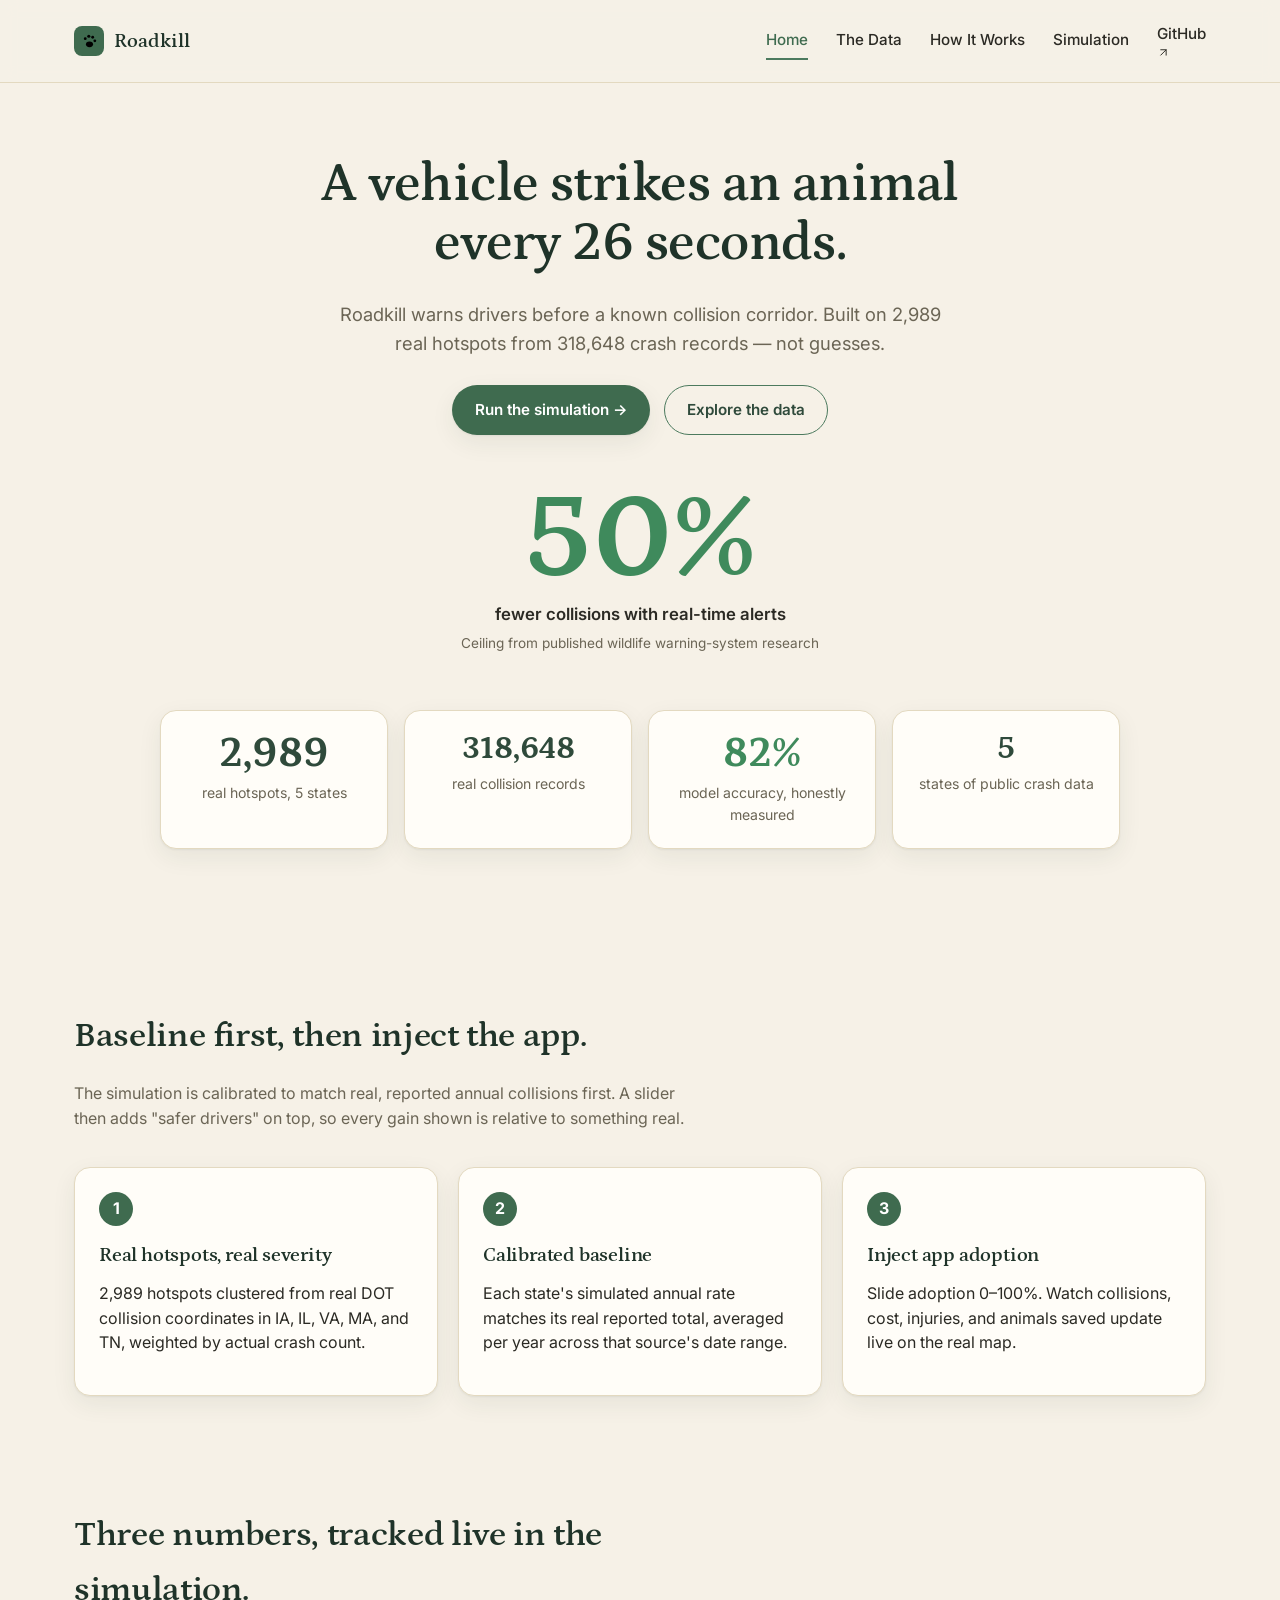
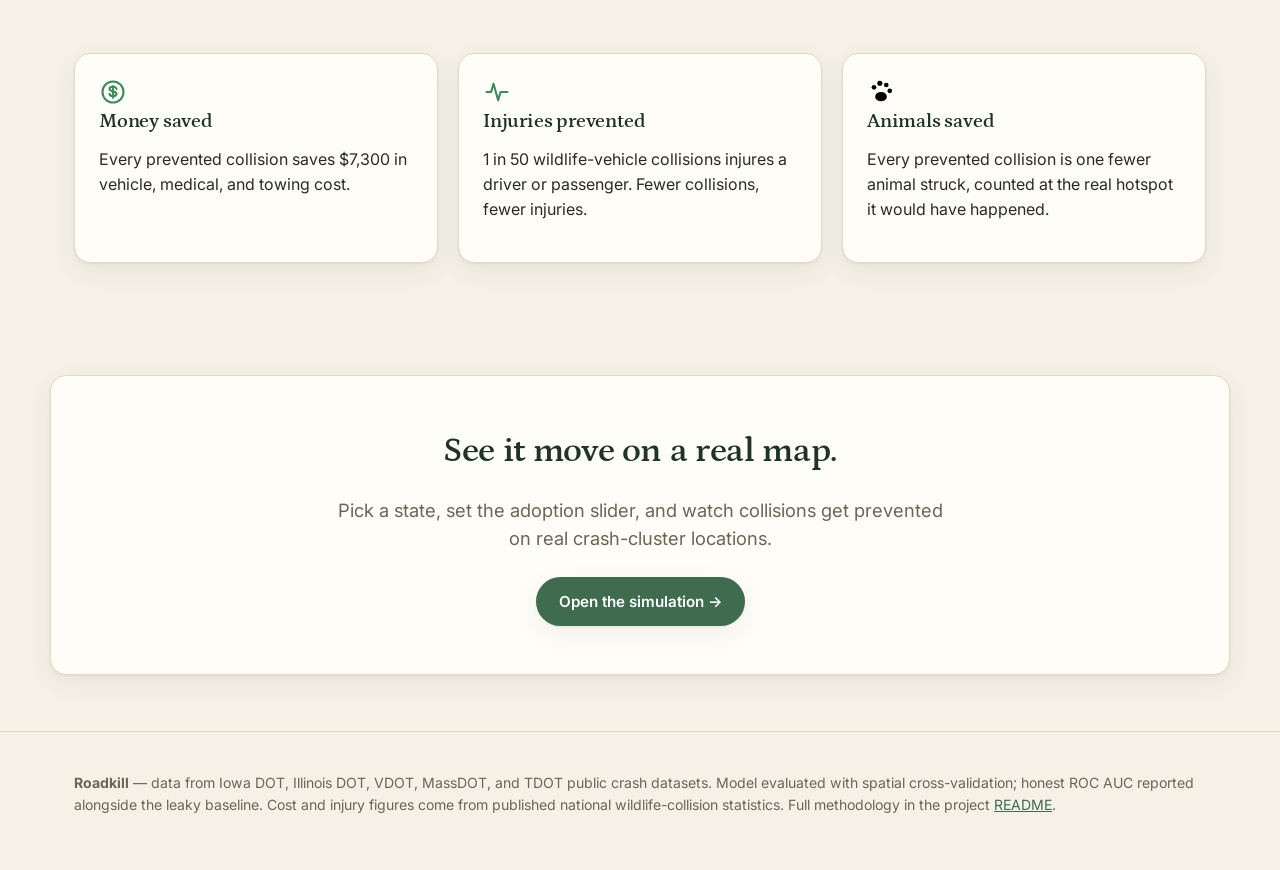
==== commit 876d0e81: "Center flagship stats, colorize charts, tighten copy - Center the hero stat-ribbon on index.html as " ====
--- a/web/index.html
+++ b/web/index.html
@@ -49,11 +49,13 @@
       </div>
     </div>
 
-    <div class="container stat-ribbon" id="stat-ribbon">
-      <div class="stat-card"><div class="stat-value" id="stat-hotspots">—</div><div class="stat-label">real hotspots, 5 states</div></div>
-      <div class="stat-card"><div class="stat-value" id="stat-records">—</div><div class="stat-label">real collision records</div></div>
-      <div class="stat-card"><div class="stat-value text-positive" id="stat-auc">—</div><div class="stat-label">model accuracy, honestly measured</div></div>
-      <div class="stat-card"><div class="stat-value">5</div><div class="stat-label">states of public crash data</div></div>
+    <div class="container">
+      <div class="stat-ribbon" id="stat-ribbon" style="max-width:960px; margin:56px auto;">
+        <div class="stat-card"><div class="stat-value stat-value-lead" id="stat-hotspots">—</div><div class="stat-label">real hotspots, 5 states</div></div>
+        <div class="stat-card"><div class="stat-value" id="stat-records">—</div><div class="stat-label">real collision records</div></div>
+        <div class="stat-card"><div class="stat-value stat-value-lead text-positive" id="stat-auc">—</div><div class="stat-label">model accuracy, honestly measured</div></div>
+        <div class="stat-card"><div class="stat-value">5</div><div class="stat-label">states of public crash data</div></div>
+      </div>
     </div>
   </section>
 
@@ -72,7 +74,7 @@
         <div class="card">
           <div class="step-num">2</div>
           <h3>Calibrated baseline</h3>
-          <p>Each state's simulated annual rate matches its real reported total, annualized from that source's date range.</p>
+          <p>Each state's simulated annual rate matches its real reported total, averaged per year across that source's date range.</p>
         </div>
         <div class="card">
           <div class="step-num">3</div>
--- a/web/css/style.css
+++ b/web/css/style.css
@@ -184,6 +184,7 @@
   font-weight: 700;
   line-height: 1;
 }
+.stat-value-lead { font-size: 2.6rem; }
 .stat-label {
   margin-top: 8px;
   font-size: 0.88rem;
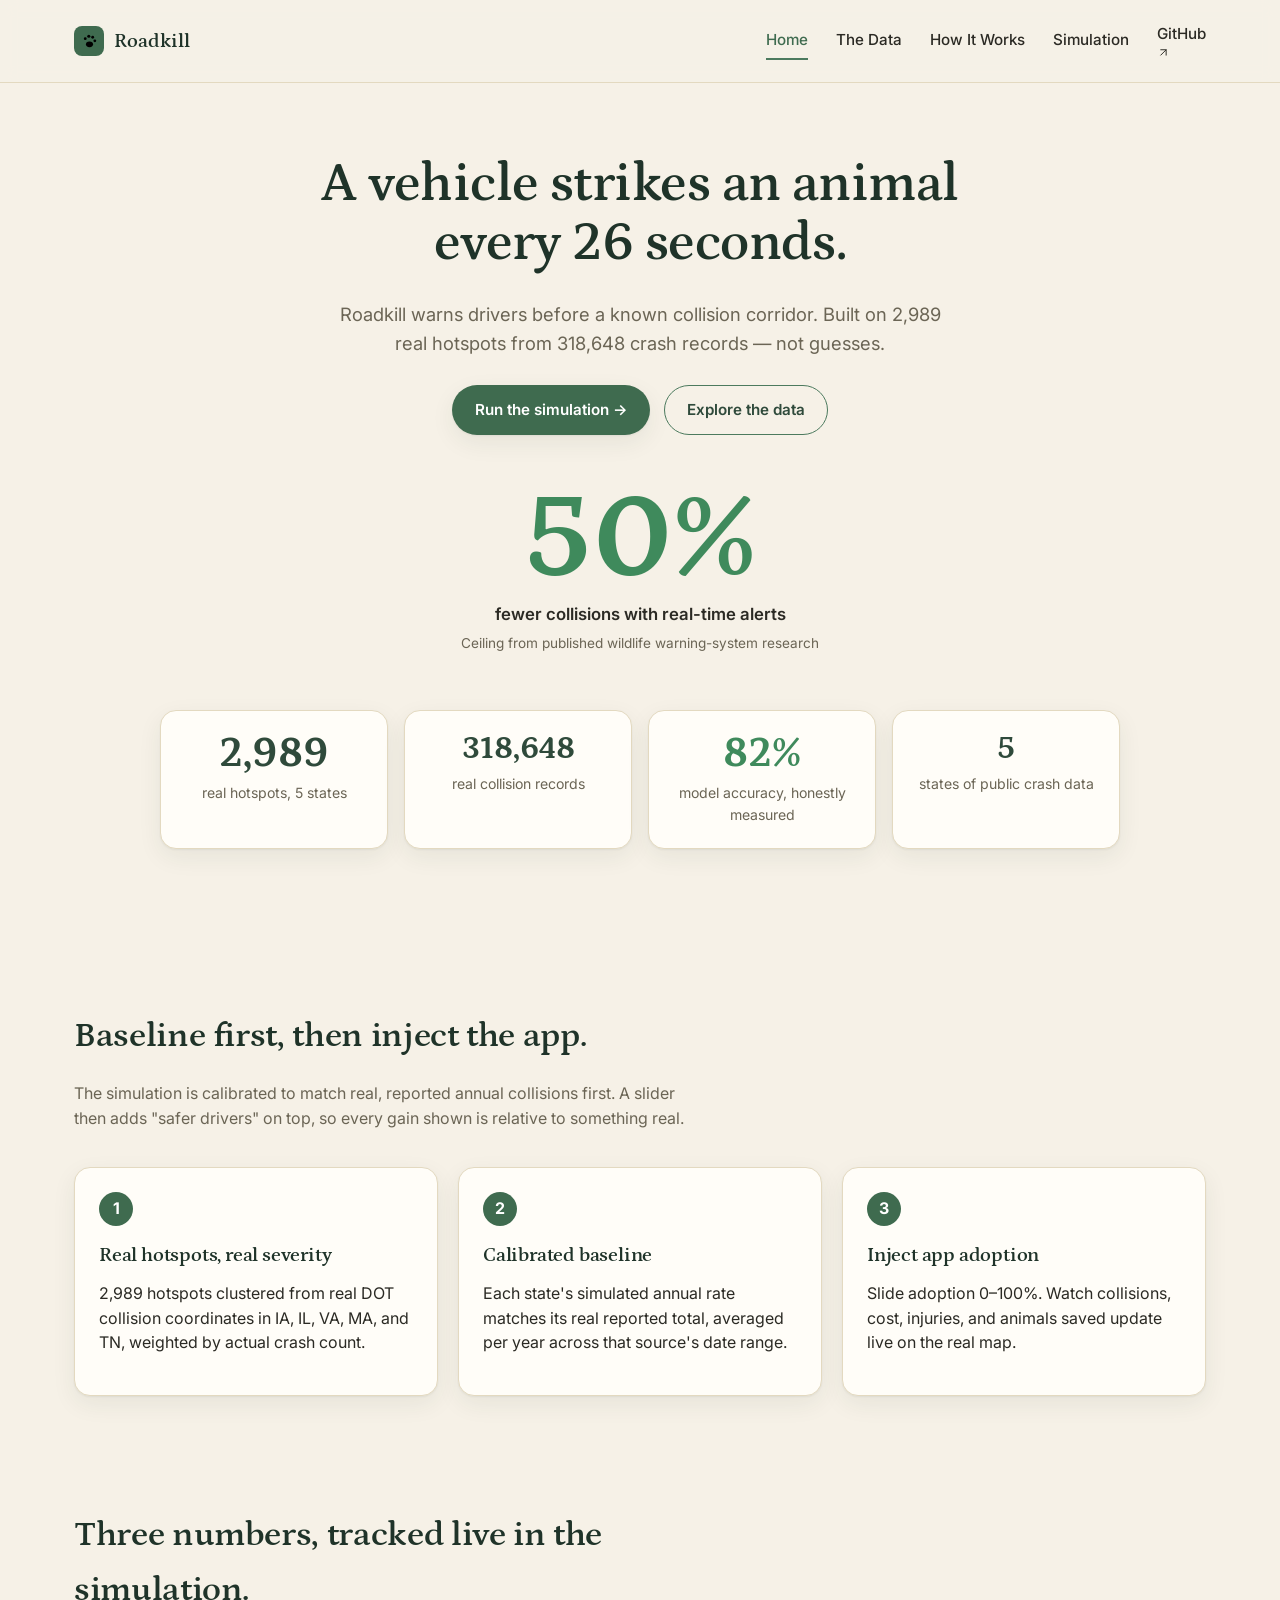
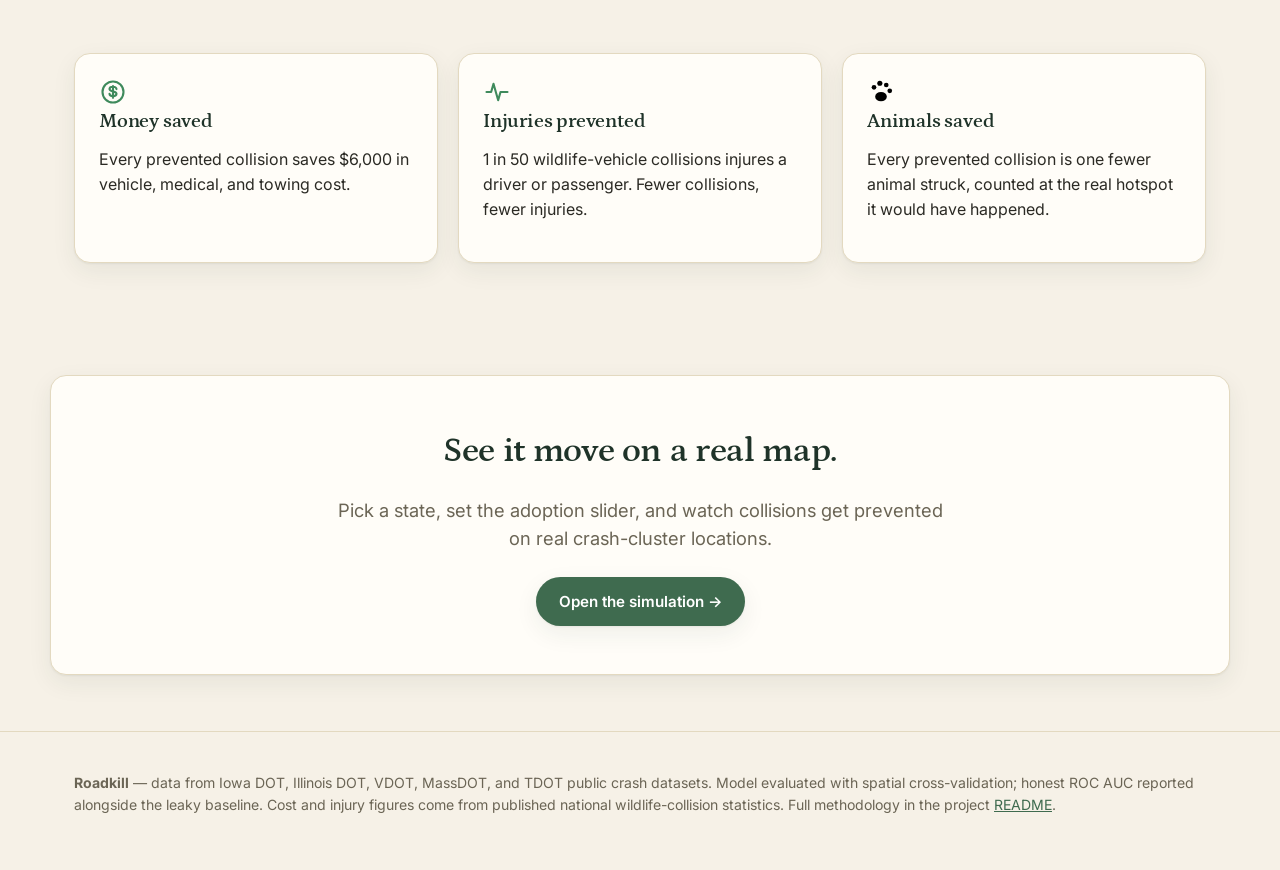
==== commit 904f1c9e: "Use midpoint of published cost/collision range, not the extremes The national cost-per-collision fig" ====
--- a/web/index.html
+++ b/web/index.html
@@ -93,7 +93,7 @@
       <div class="grid-3">
         <div class="card">
           <h3><svg class="icon icon-lg text-positive"><use href="#icon-dollar"/></svg> Money saved</h3>
-          <p>Every prevented collision saves $7,300 in vehicle, medical, and towing cost.</p>
+          <p>Every prevented collision saves $6,000 in vehicle, medical, and towing cost.</p>
         </div>
         <div class="card">
           <h3><svg class="icon icon-lg text-positive"><use href="#icon-pulse"/></svg> Injuries prevented</h3>
--- a/web/css/style.css
+++ b/web/css/style.css
@@ -308,6 +308,7 @@
 .sim-run-controls { display: flex; gap: 10px; margin-top: 18px; }
 
 .legend-dot { width: 10px; height: 10px; border-radius: 50%; display: inline-block; margin-right: 6px; }
+.legend-swatch { width: 24px; height: 10px; border-radius: 4px; display: inline-block; margin-right: 6px; vertical-align: -1px; background: linear-gradient(90deg, rgb(200,148,78), rgb(192,57,43)); }
 
 .chart-card { margin-top: 20px; }
 canvas { max-width: 100%; }
